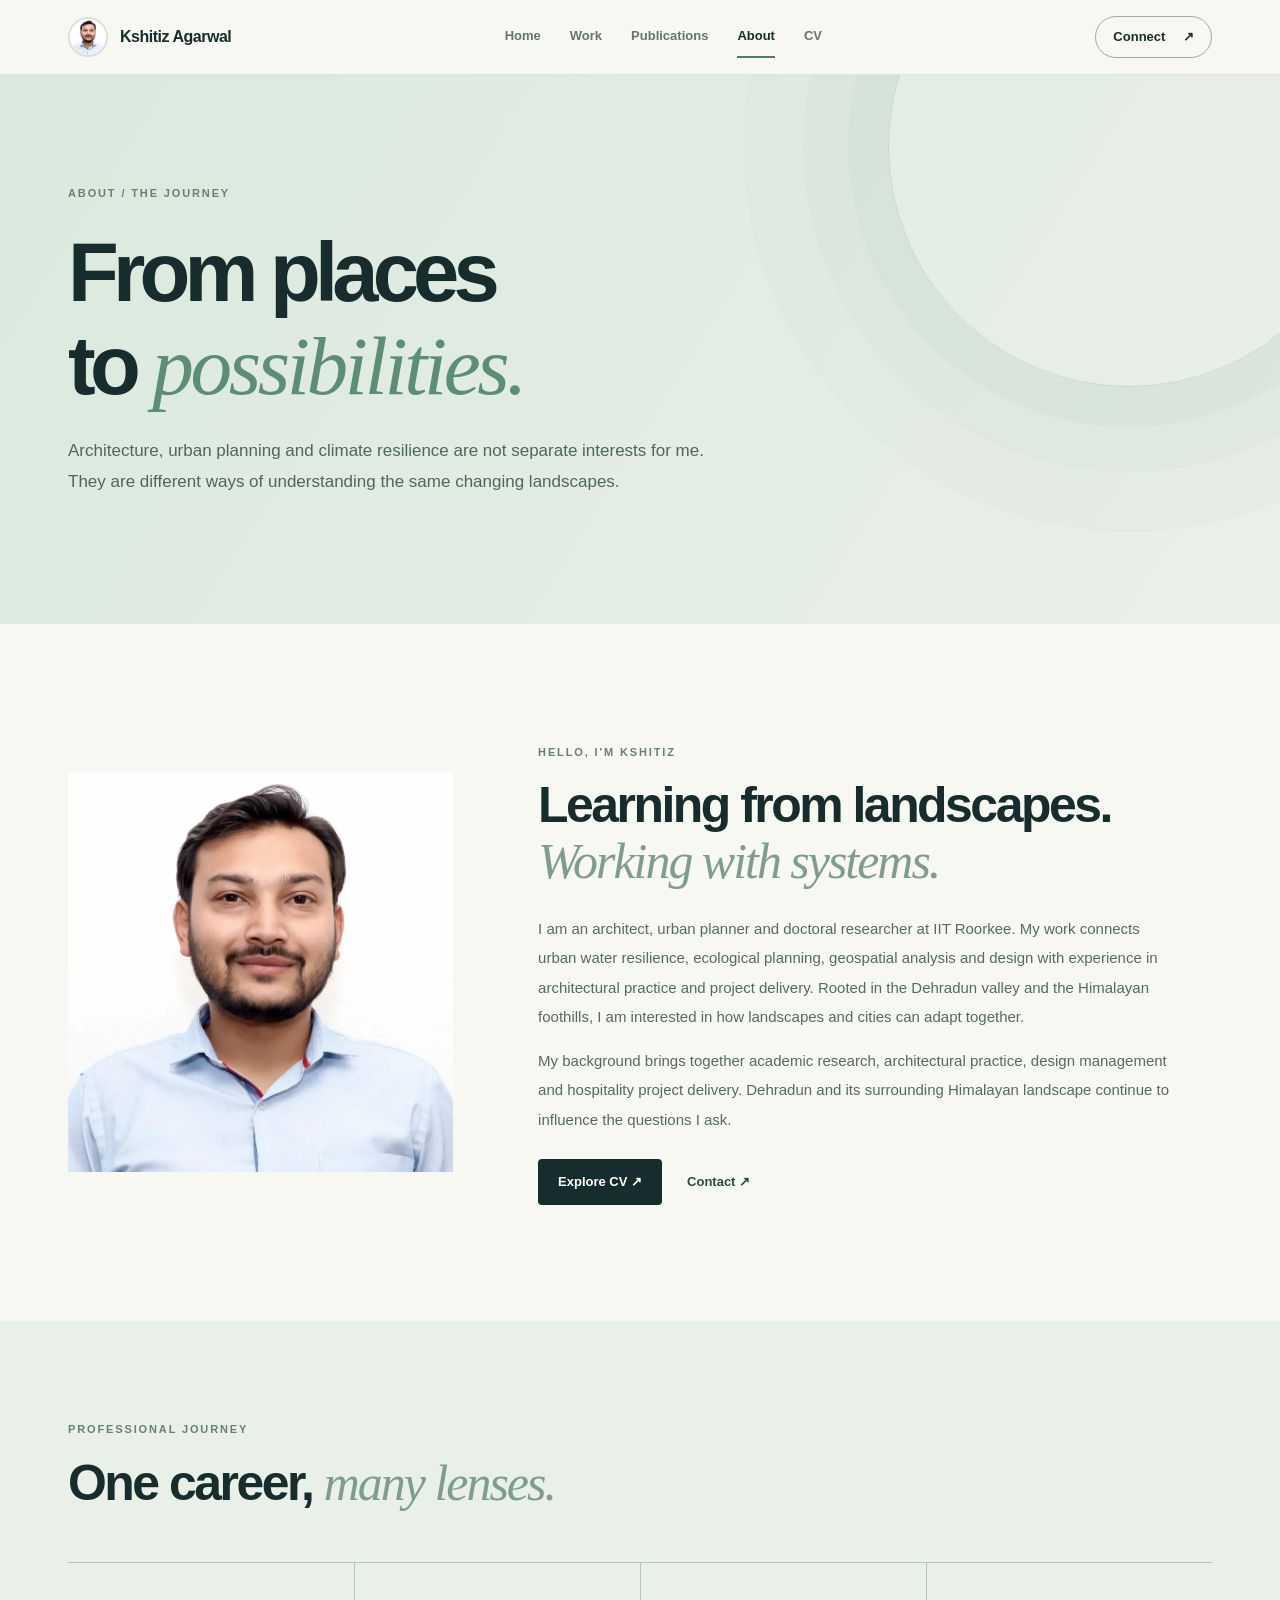
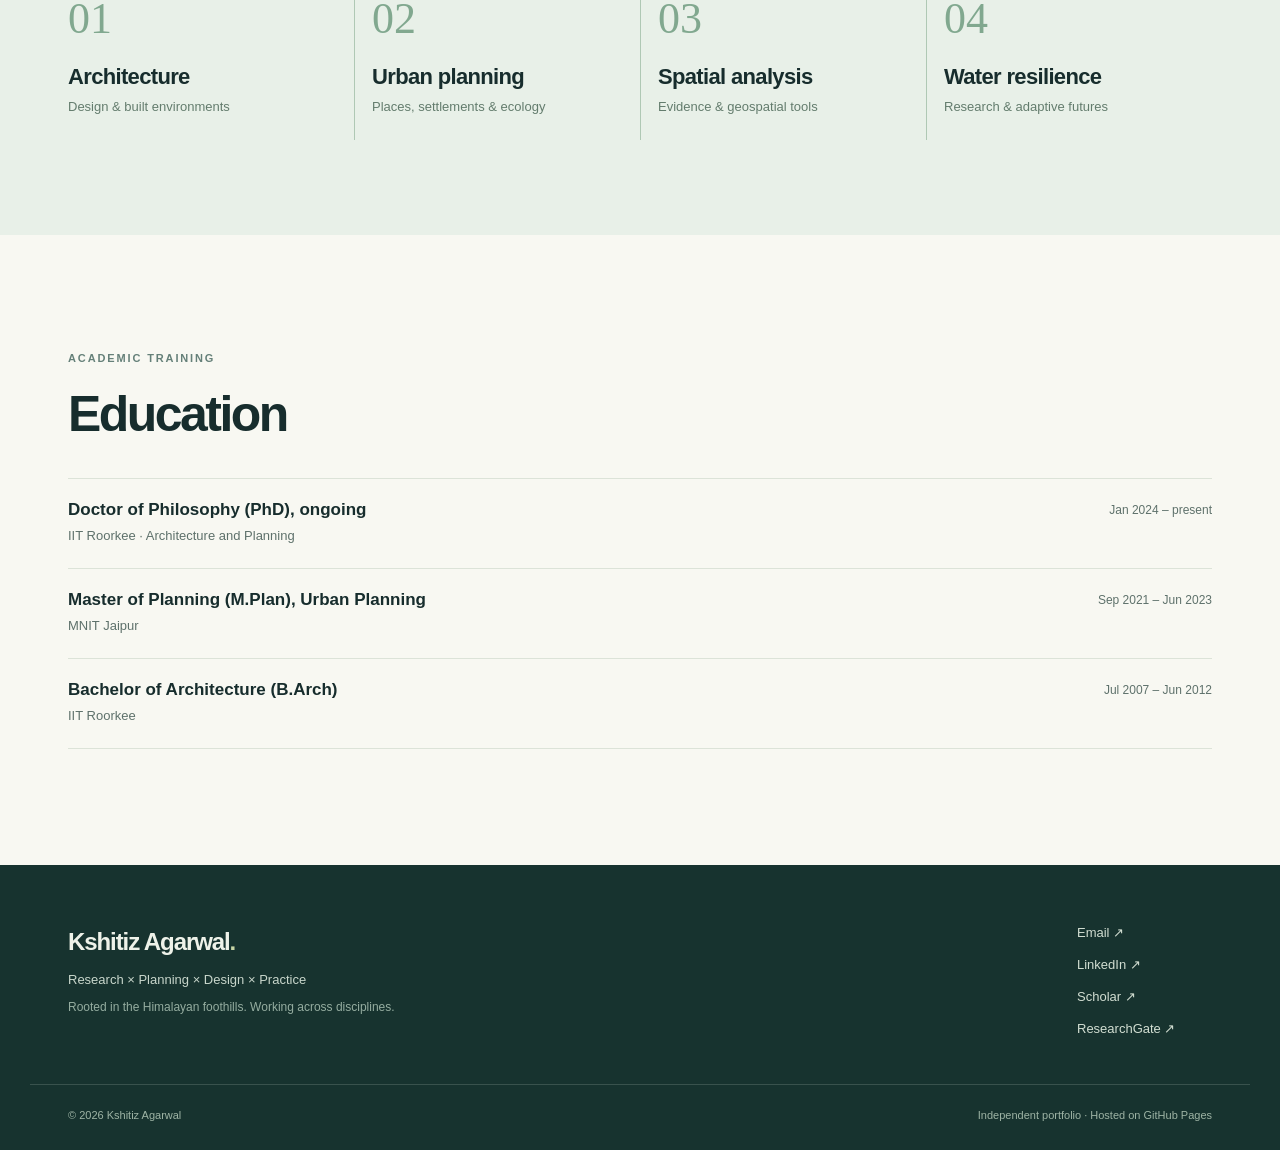
==== about.html @ 20c74c58 "Add files via upload" ====
<!DOCTYPE html><html lang="en"><head><meta charset="UTF-8"/><meta name="viewport" content="width=device-width, initial-scale=1"/><meta name="color-scheme" content="light"/><meta name="description" content="About Kshitiz Agarwal, an architect, urban planner and researcher rooted in the Himalayan foothills."/><meta name="theme-color" content="#f7f7f0"/><title>About — Kshitiz Agarwal</title><link rel="icon" href="assets/favicon.svg" type="image/svg+xml"/><link rel="preload" href="assets/images/portrait.webp" as="image"/><link rel="stylesheet" href="styles.css"/><script defer src="content.js"></script><script defer src="site.js"></script></head><body data-page="about"><a href="#main" class="skip-link">Skip to content</a>
<header class="site-header"><div class="site-width header-layout">
<a class="brand" href="index.html" aria-label="Kshitiz Agarwal — home"><img src="assets/images/portrait.webp" alt="" width="40" height="40"/><span>Kshitiz Agarwal</span></a>
<nav class="desktop-nav" aria-label="Main navigation"><a href="index.html">Home</a><a href="work.html">Work</a><a href="publications.html">Publications</a><a href="about.html" aria-current="page">About</a><a href="cv.html">CV</a></nav>
<a class="header-contact" href="mailto:kshitiz_a@ar.iitr.ac.in">Connect <span aria-hidden="true">↗</span></a>
<button class="menu-toggle" type="button" aria-controls="mobile-links" aria-expanded="false" aria-label="Open navigation"><span></span><span></span><span></span></button>
</div><nav class="mobile-links" id="mobile-links" aria-label="Mobile navigation" hidden><a href="index.html">Home</a><a href="work.html">Work</a><a href="publications.html">Publications</a><a href="about.html" aria-current="page">About</a><a href="cv.html">CV</a></nav></header><main id="main"><section class="subpage-intro about-intro"><div class="site-width"><span class="kicker">ABOUT / THE JOURNEY</span><h1>From places<br/>to <em>possibilities.</em></h1><p>Architecture, urban planning and climate resilience are not separate interests for me. They are different ways of understanding the same changing landscapes.</p></div></section><section class="site-width section about-columns"><div class="about-portrait"><img src="assets/images/portrait.webp" alt="Portrait of Kshitiz Agarwal"/></div><div class="about-copy"><span class="kicker">HELLO, I'M KSHITIZ</span><h2>Learning from landscapes.<br/><em>Working with systems.</em></h2><p id="about-bio">I am an architect, urban planner and PhD researcher at IIT Roorkee, working at the intersection of nature, cities and spatial evidence.</p><p>My background brings together academic research, architectural practice, design management and hospitality project delivery. Dehradun and its surrounding Himalayan landscape continue to influence the questions I ask.</p><div class="about-links"><a href="cv.html" class="btn btn-dark">Explore CV ↗</a><a class="text-link" href="mailto:kshitiz_a@ar.iitr.ac.in">Contact ↗</a></div></div></section><section class="journey"><div class="site-width"><span class="kicker">PROFESSIONAL JOURNEY</span><h2>One career, <em>many lenses.</em></h2><div class="journey-track"><div><span>01</span><h3>Architecture</h3><p>Design & built environments</p></div><div><span>02</span><h3>Urban planning</h3><p>Places, settlements & ecology</p></div><div><span>03</span><h3>Spatial analysis</h3><p>Evidence & geospatial tools</p></div><div><span>04</span><h3>Water resilience</h3><p>Research & adaptive futures</p></div></div></div></section><section class="site-width section"><div class="section-heading"><div><span class="kicker">ACADEMIC TRAINING</span><h2>Education</h2></div></div><div id="about-education" class="simple-list"></div></section></main><footer class="site-footer"><div class="site-width footer-layout"><div><a class="footer-brand" href="index.html">Kshitiz Agarwal<span class="dot">.</span></a><p>Research × Planning × Design × Practice</p><small>Rooted in the Himalayan foothills. Working across disciplines.</small></div><div class="footer-right"><a href="mailto:kshitiz_a@ar.iitr.ac.in">Email ↗</a><a target="_blank" rel="noopener noreferrer" href="https://www.linkedin.com/in/kshitiz-agarwal30/">LinkedIn ↗</a><a target="_blank" rel="noopener noreferrer" href="https://scholar.google.com/citations?user=jjQREYoAAAAJ&amp;hl=en">Scholar ↗</a><a target="_blank" rel="noopener noreferrer" href="https://www.researchgate.net/profile/Kshitiz-Agarwal-4">ResearchGate ↗</a></div></div><div class="site-width footnote"><span>© <span id="year">2026</span> Kshitiz Agarwal</span><span>Independent portfolio · Hosted on GitHub Pages</span></div></footer></body></html>
---- styles.css ----
:root{--paper:#f8f8f2;--white:#fff;--ink:#172d2d;--ink2:#244642;--muted:#5e716b;--line:#dce3d8;--sage:#dce7da;--mint:#c0d4c2;--accent:#b6d5ae;--gold:#c8af81;--shadow:0 15px 40px rgba(18,38,33,.09)}
*{box-sizing:border-box}html{scroll-behavior:smooth;scroll-padding-top:90px}body{margin:0;background:var(--paper);color:var(--ink);font-family:ui-sans-serif,-apple-system,BlinkMacSystemFont,'Segoe UI',sans-serif;-webkit-font-smoothing:antialiased;font-size:15px;line-height:1.55}img{max-width:100%}a{text-decoration:none;color:inherit}button{font:inherit}h1,h2,h3,p{margin-top:0}h1,h2,h3{line-height:1.11}h2{font-size:clamp(32px,3.9vw,55px);letter-spacing:-.05em;font-weight:630}h2 em,h1 em{font-family:Georgia,'Times New Roman',serif;font-weight:400;letter-spacing:-.04em;color:#7f9e8a}::selection{background:#bcd4bf;color:#142b28}.site-width{max-width:1220px;margin:0 auto;padding:0 38px}.skip-link{position:absolute;top:-80px;left:12px;background:#fff;color:#111;padding:12px;z-index:1000}.skip-link:focus{top:12px}.site-header{position:relative;z-index:50;background:rgba(248,248,242,.98);border-bottom:1px solid rgba(21,51,43,.1)}.header-layout{height:74px;display:flex;align-items:center;justify-content:space-between;gap:30px}.brand{display:flex;align-items:center;gap:12px;white-space:nowrap;font-size:16px;font-weight:740;letter-spacing:-.03em}.brand img{width:40px;height:40px;border-radius:50%;object-fit:cover;object-position:center 30%;border:2px solid #d7e4d8}.desktop-nav{display:flex;align-items:center;gap:29px;font-size:13px;font-weight:580;color:#64746f}.desktop-nav a{border-bottom:2px solid transparent;padding:10px 0}.desktop-nav a[aria-current="page"],.desktop-nav a:hover{color:var(--ink);border-color:#4c7a6b}.header-contact{border:1px solid #9aaea6;padding:10px 17px;border-radius:60px;font-size:13px;font-weight:700;white-space:nowrap;transition:background .2s}.header-contact:hover{background:var(--ink);color:#fff}.header-contact span{margin-left:14px}.menu-toggle{display:none;border:0;background:none;padding:12px;cursor:pointer;flex-direction:column;gap:4px}.menu-toggle span{width:21px;height:2px;background:var(--ink);border-radius:3px}.mobile-links{padding:10px 25px 24px;border-top:1px solid var(--line);background:var(--paper)}.mobile-links:not([hidden]){display:flex;flex-direction:column;gap:10px}.mobile-links a{padding:8px 0}.eyebrow,.kicker{font-size:11px;letter-spacing:.17em;font-weight:800;color:#658079}.eyebrow-light{color:#e1eae1}.eyebrow-line{display:inline-block;width:35px;height:1px;background:#c1d7c2;vertical-align:middle;margin-right:11px}.hero{min-height:568px;position:relative;overflow:hidden;background:#192d35}.hero-photo{position:absolute;inset:0;background:url('assets/images/himalayas.webp') center 43% / cover no-repeat;transform:scale(1.012)}.hero-shade{position:absolute;inset:0;background:linear-gradient(90deg,rgba(9,24,28,.8) 0%,rgba(12,28,31,.54) 52%,rgba(9,23,28,.1) 100%),linear-gradient(0deg,rgba(10,27,31,.72),rgba(10,27,31,.1) 68%)}.hero-content{position:relative;z-index:1;display:flex;flex-direction:column;justify-content:center;min-height:568px;padding-top:72px;padding-bottom:94px;color:white}.hero-content .eyebrow{margin-bottom:30px}.hero h1{font-size:clamp(64px,8.3vw,117px);letter-spacing:-.07em;line-height:.99;font-weight:690;margin-bottom:23px;text-shadow:0 2px 18px rgba(0,0,0,.14)}.hero h1 em{color:#c3d9c6;font-style:italic}.hero-subtitle{font-size:clamp(16px,1.75vw,21px);color:#edf3ed;max-width:510px;margin-bottom:32px;font-weight:350;line-height:1.55}.hero-cta{display:flex;gap:10px;flex-wrap:wrap}.btn{display:inline-flex;align-items:center;justify-content:center;gap:23px;padding:12px 19px;border-radius:4px;white-space:nowrap;font-size:13px;font-weight:710;border:1px solid transparent;cursor:pointer;transition:transform .2s,background .2s;min-height:46px}.btn:hover{transform:translateY(-2px)}.btn-light{background:var(--white);color:var(--ink)}.btn-outline-light{border-color:#d2e3d5;color:#fff;background:rgba(0,0,0,.07)}.btn-outline-light:hover{background:rgba(255,255,255,.15)}.btn-dark{background:var(--ink);color:white}.hero-location{position:absolute;right:33px;bottom:25px;z-index:1;color:#f0f5f0;font-size:9px;letter-spacing:.15em;font-weight:700;opacity:.8}.identity-strip{position:relative;z-index:5;display:flex;align-items:center;gap:20px;background:#fff;border:1px solid #e2e9e2;box-shadow:var(--shadow);min-height:132px;margin-top:-34px;padding-top:20px;padding-bottom:20px}.identity-image{flex:0 0 auto}.identity-image img{display:block;width:89px;height:89px;border-radius:50%;object-fit:cover;object-position:center 27%;border:5px solid #eff4ec}.identity-text{display:flex;flex-direction:column;gap:3px}.identity-text .identity-label{color:#789387;font-size:10px;font-weight:750;letter-spacing:.16em}.identity-text strong{font-size:22px;letter-spacing:-.04em}.identity-text>span:last-child{font-size:12px;color:var(--muted)}.identity-note{border-left:1px solid var(--line);padding-left:31px;max-width:360px;margin-left:auto}.identity-note p{font-size:14px;color:#4d655d;margin-bottom:6px}.text-link{font-weight:750;font-size:13px;display:inline-flex;align-items:center;gap:20px;color:#264d45;transition:gap .2s}.text-link:hover{gap:28px}.text-link span{font-weight:500}.section{padding-top:115px;padding-bottom:116px}.section-heading{display:flex;justify-content:space-between;gap:30px;align-items:end;margin-bottom:36px}.section-heading h2{margin-bottom:0}.section-heading .kicker{display:block;margin-bottom:19px}.section-heading>p{color:var(--muted);font-size:14px;max-width:255px;line-height:1.8;margin-bottom:1px}.section-heading>.text-link{margin-bottom:8px}.domain-grid{display:grid;grid-template-columns:repeat(4,minmax(0,1fr));gap:16px}.domain-card{background:#fff;border:1px solid #e0e8df;min-width:0;overflow:hidden;transition:box-shadow .2s,transform .2s}.domain-card:hover{transform:translateY(-5px);box-shadow:var(--shadow)}.domain-img{height:171px;overflow:hidden;background:#d8e3d6}.domain-img img{width:100%;height:100%;object-fit:cover;display:block;transition:transform .4s}.domain-card:hover .domain-img img{transform:scale(1.045)}.domain-detail{position:relative;padding:21px 20px 24px;min-height:154px}.domain-detail>span:first-child{font-size:10px;color:#80958d;font-weight:750;letter-spacing:.1em}.domain-detail h3{font-size:20px;letter-spacing:-.04em;margin:13px 25px 8px 0;font-weight:690;line-height:1.13}.domain-detail p{font-size:12px;color:#62796f;margin-bottom:0}.domain-arrow{position:absolute;right:20px;bottom:21px;font-size:18px;color:#477165}.work-preview{background:#e9f0e7;padding:98px 0 110px}.featured-grid{display:grid;grid-template-columns:repeat(3,minmax(0,1fr));gap:19px}.featured-card,.project-card{background:#fff;overflow:hidden;border:1px solid #d9e3dc;min-width:0;transition:transform .2s,box-shadow .2s}.featured-card:hover,.project-card:hover{transform:translateY(-3px);box-shadow:var(--shadow)}.featured-img,.project-img{height:207px;overflow:hidden;background:#b3c8bd}.featured-img img,.project-img img{width:100%;height:100%;object-fit:cover;display:block;transition:transform .4s}.featured-card:hover img,.project-card:hover img{transform:scale(1.035)}.featured-card-body,.project-card-body{padding:24px}.card-meta{font-size:10px;color:#769083;font-weight:760;letter-spacing:.085em;text-transform:uppercase;margin-bottom:17px}.card-meta span:nth-child(2){margin:0 4px}.featured-card h3,.project-card h3{font-size:24px;line-height:1.21;letter-spacing:-.045em;font-weight:680;margin-bottom:13px;min-height:54px}.card-description{color:#5e716a;font-size:13px;line-height:1.8;margin-bottom:0}.featured-card-body{min-height:268px;display:flex;flex-direction:column}.featured-card-body .card-bottom{margin-top:auto;padding-top:26px}.plain-art{background:linear-gradient(145deg,#b3c9b9,#e1e9dc)}.interlude{display:grid;grid-template-columns:1fr 1.55fr;gap:40px;align-items:center;padding-top:110px;padding-bottom:110px}.interlude-mark{font-family:Georgia,serif;font-size:310px;line-height:.65;color:#d7e4d5;letter-spacing:-.2em;transform:rotate(-20deg);user-select:none}.interlude h2{margin:19px 0 24px}.interlude p{color:var(--muted);max-width:560px;line-height:1.9}.interlude .text-link{margin-top:11px}.publication-preview{background:#f0f2ec;padding:100px 0}.publication-preview-layout{display:grid;grid-template-columns:1fr 1.35fr;gap:65px}.publication-preview h2{margin:19px 0}.publication-preview p{color:var(--muted);max-width:380px;line-height:1.8}.publication-preview .text-link{margin-top:12px}.publication-preview-items{border-top:1px solid #cbd8cc}.publication-compact{display:grid;grid-template-columns:55px 1fr;gap:16px;border-bottom:1px solid #cbd8cc;padding:23px 0}.pub-year{font-size:13px;color:#5f8877;font-weight:740}.publication-compact h3{font-size:18px;font-weight:650;line-height:1.45;letter-spacing:-.025em;margin-bottom:8px}.inline-open{font-size:12px;color:#2a6656;font-weight:750;display:inline-block;margin-top:8px}.inline-open:hover{text-decoration:underline}.closing-cta{text-align:center;background:#dce7da;padding:95px 0 102px}.closing-cta h2{margin:20px 0 30px;font-size:clamp(40px,5vw,70px)}.closing-cta h2 em{color:#518072}.site-footer{background:#17332f;color:#eef2e9;padding:58px 0 25px}.footer-layout{display:flex;justify-content:space-between;gap:25px}.footer-brand{font-size:24px;font-weight:720;letter-spacing:-.045em}.dot{color:#c7d5a5}.site-footer p{font-size:13px;color:#c8d6cb;margin:10px 0 4px}.site-footer small{font-size:12px;color:#95ada0}.footer-right{display:flex;flex-direction:column;gap:12px;min-width:135px;color:#d2ded2;font-size:13px}.footer-right a:hover{color:#fff;text-decoration:underline}.footnote{display:flex;justify-content:space-between;gap:15px;border-top:1px solid rgba(234,241,234,.16);color:#9eb4a5;font-size:11px;margin-top:45px;padding-top:22px}
/* inner pages */
.subpage-intro{background:linear-gradient(125deg,#d5e1d5,#f5f6ee);padding:105px 0 110px;position:relative;overflow:hidden}.subpage-intro:after{content:'';position:absolute;right:-90px;top:-170px;width:480px;height:480px;border-radius:50%;border:1px solid rgba(76,127,104,.18);box-shadow:0 0 0 40px rgba(76,127,104,.035),0 0 0 85px rgba(76,127,104,.03),0 0 0 145px rgba(76,127,104,.02);pointer-events:none}.subpage-intro .kicker{position:relative;z-index:1}.subpage-intro h1{position:relative;z-index:1;font-size:clamp(48px,6.5vw,88px);letter-spacing:-.07em;max-width:950px;margin:24px 0}.subpage-intro h1 em{color:#5c8e74}.subpage-intro p{max-width:670px;line-height:1.8;color:#4d675e;font-size:17px;position:relative;z-index:1}.work-library{padding-top:46px}.filter-bar{display:flex;gap:9px;flex-wrap:wrap;margin-bottom:28px}.filter{background:transparent;border:1px solid #cedbd0;padding:10px 17px;font-size:13px;color:#516c5e;border-radius:30px;cursor:pointer}.filter.active,.filter:hover{background:#24453e;color:white;border-color:#24453e}.small-note{font-size:12px;color:#698277}.all-projects{display:grid;grid-template-columns:repeat(3,minmax(0,1fr));gap:20px;margin-top:28px}.project-img{height:214px}.project-card-body{min-height:265px;display:flex;flex-direction:column}.project-card h3{font-size:23px;min-height:auto}.project-card .card-bottom{margin-top:auto;padding-top:20px}.tag-row{display:flex;flex-wrap:wrap;gap:5px}.tag{font-size:10px;border:1px solid #d9e5da;border-radius:20px;padding:4px 8px;color:#698277}.link-tray{display:flex;flex-wrap:wrap;gap:10px;margin-bottom:34px}.link-tray a{display:inline-block;background:#dce8dd;border:1px solid #d0ddd1;border-radius:25px;padding:10px 17px;font-size:13px;font-weight:750;color:#375849}.link-tray a:hover{background:#c8ddcd}.publication-list{border-top:1px solid var(--line);margin-bottom:25px}.publication-item{display:grid;grid-template-columns:80px 1fr;gap:28px;padding:35px 0;border-bottom:1px solid var(--line)}.publication-item .pub-year{font-size:16px}.publication-item h2{font-size:clamp(20px,2.3vw,28px);line-height:1.35;letter-spacing:-.035em;font-weight:650;margin-bottom:14px}.pub-authors{color:#556d60;margin-bottom:7px}.pub-venue{font-size:13px;color:#6e8478;margin-bottom:5px}.about-intro{background:linear-gradient(122deg,#dae9dd,#eaf0e7)}.about-columns{display:grid;grid-template-columns:.8fr 1.4fr;gap:85px;align-items:center}.about-portrait{overflow:hidden;background:#e7ede8;max-height:580px}.about-portrait img{width:100%;height:100%;max-height:580px;object-fit:cover;object-position:50% 25%;display:block}.about-copy h2{margin:16px 0 25px}.about-copy p{line-height:1.95;color:#536c5d;max-width:640px}.about-links{display:flex;align-items:center;gap:25px;margin-top:25px}.journey{background:#e8f0e8;padding:95px 0}.journey h2{margin:17px 0 50px}.journey-track{display:grid;grid-template-columns:repeat(4,1fr);border-top:1px solid #afc8b4}.journey-track>div{border-left:1px solid #afc8b4;padding:22px 17px 10px}.journey-track>div:first-child{border-left:0;padding-left:0}.journey-track span{font-family:Georgia,serif;font-size:44px;color:#81a88f}.journey-track h3{margin:12px 0 8px;font-size:22px;letter-spacing:-.03em}.journey-track p{font-size:13px;color:#637c6d}.simple-list{border-top:1px solid var(--line)}.simple-row{display:flex;justify-content:space-between;gap:20px;align-items:start;border-bottom:1px solid var(--line);padding:22px 0}.simple-row h3{font-size:17px;font-weight:670;margin-bottom:6px}.simple-row p{font-size:13px;color:var(--muted);margin:0}.simple-period{font-size:12px;color:var(--muted);white-space:nowrap}.cv-intro{padding-top:80px;padding-bottom:85px}.cv-intro .btn{margin-top:7px}.cv-page{padding-top:65px;padding-bottom:110px;max-width:1000px}.cv-title-row{display:flex;justify-content:space-between;align-items:end;border-bottom:3px solid #2e544a;padding-bottom:21px;gap:20px}.cv-title-row h2{font-size:34px;margin:0 0 8px}.cv-title-row p{margin:0;color:var(--muted)}.cv-title-row a{color:#306e55;font-size:13px}.cv-group{margin-top:42px}.cv-group>h3{font-size:16px;text-transform:uppercase;letter-spacing:.07em;padding-bottom:11px;border-bottom:1px solid #bacbbc;color:#406753}.cv-item{display:flex;justify-content:space-between;gap:20px;align-items:start;border-bottom:1px solid #e3e9e0;padding:12px 0}.cv-item h4{font-size:14px;font-weight:700;margin:0 0 4px}.cv-item p{font-size:13px;color:var(--muted);margin:0}.cv-date{font-size:12px;color:#5d786a;white-space:nowrap;text-align:right}.loading-note{font-size:13px;color:var(--muted)}
@media(max-width:1100px){.site-width{padding-left:30px;padding-right:30px}.domain-grid{grid-template-columns:repeat(2,minmax(0,1fr))}.domain-img{height:210px}.identity-note{max-width:280px}.desktop-nav{gap:17px}.all-projects{grid-template-columns:repeat(2,1fr)}}
@media(max-width:760px){.site-width{padding-left:21px;padding-right:21px}.header-layout{height:66px;gap:14px}.brand{font-size:15px}.brand img{width:36px;height:36px}.desktop-nav,.header-contact{display:none}.menu-toggle{display:flex;margin-left:auto}.hero,.hero-content{min-height:580px}.hero-photo{background-position:51% 45%}.hero-shade{background:linear-gradient(90deg,rgba(7,19,23,.78),rgba(9,21,25,.45)),linear-gradient(0deg,rgba(8,20,23,.64),transparent)}.hero-content{padding-top:68px;padding-bottom:95px}.hero h1{font-size:clamp(62px,13vw,87px)}.hero-content .eyebrow{font-size:9px;line-height:1.9;margin-bottom:29px;max-width:330px}.hero-subtitle{font-size:17px;max-width:315px}.hero-location{bottom:49px;right:20px;font-size:8px}.identity-strip{padding:20px 22px;gap:15px;flex-wrap:wrap;margin-top:-27px}.identity-image img{width:66px;height:66px}.identity-text strong{font-size:18px}.identity-note{margin-left:0;padding-left:0;border-left:0;border-top:1px solid var(--line);padding-top:12px;max-width:none;width:100%}.identity-note p{margin:0}.identity-note .text-link{display:none}.section{padding-top:82px;padding-bottom:87px}.section-heading{display:block;margin-bottom:24px}.section-heading h2{font-size:39px}.section-heading>p{max-width:350px;margin:15px 0 0}.section-heading>.text-link{margin-top:16px}.domain-grid{gap:12px}.domain-img{height:150px}.domain-detail{padding:15px 12px 20px;min-height:155px}.domain-detail h3{font-size:19px;margin-right:8px}.domain-detail p{font-size:11px;padding-right:14px}.domain-arrow{right:10px;bottom:12px}.work-preview{padding:73px 0 80px}.featured-grid{grid-template-columns:1fr;gap:17px}.featured-img{height:210px}.featured-card-body{min-height:0;padding:21px}.featured-card h3{min-height:0}.featured-card .card-bottom{margin-top:0}.interlude{grid-template-columns:1fr;gap:0;padding-top:75px;padding-bottom:78px}.interlude-mark{font-size:170px;height:110px;line-height:.5}.interlude h2{font-size:39px}.publication-preview{padding:75px 0}.publication-preview-layout{grid-template-columns:1fr;gap:35px}.publication-preview h2{font-size:42px}.closing-cta{padding:75px 0}.footer-layout{display:block}.footer-right{margin-top:27px;display:grid;grid-template-columns:1fr 1fr;gap:13px}.footnote{flex-direction:column;gap:4px}.subpage-intro{padding:85px 0 83px}.subpage-intro h1{font-size:52px}.subpage-intro p{font-size:15px}.all-projects{grid-template-columns:1fr}.project-img{height:220px}.project-card-body{min-height:0}.publication-item{grid-template-columns:45px 1fr;gap:13px}.about-columns{grid-template-columns:1fr;gap:40px}.about-portrait{max-height:380px;max-width:300px}.about-copy h2{font-size:39px}.journey{padding:76px 0}.journey-track{grid-template-columns:repeat(2,1fr)}.journey-track>div:nth-child(3){border-left:0;padding-left:0}.journey-track>div:nth-child(n+3){border-top:1px solid #afc8b4}.simple-row,.cv-item{display:block}.simple-period,.cv-date{display:block;margin-top:7px;text-align:left}.cv-title-row{display:block}.cv-title-row a{display:inline-block;margin-top:13px}.cv-page{padding-top:42px}.cv-group{margin-top:31px}}
@media(max-width:430px){.hero h1{font-size:63px}.hero-cta{gap:8px}.hero-cta .btn{padding:10px 14px;font-size:12px;gap:10px}.domain-grid{grid-template-columns:1fr}.domain-img{height:190px}.domain-detail{min-height:120px}.identity-text>span:last-child{max-width:235px}.subpage-intro h1{font-size:46px}}
@media(prefers-reduced-motion:reduce){html{scroll-behavior:auto}*,*:before,*:after{transition:none!important;animation:none!important}}
@media print{.site-header,.site-footer,.cv-intro,.skip-link{display:none!important}body{background:#fff;color:#111;font-size:11pt}.site-width{max-width:none;padding:0}.cv-page{padding:0}.cv-title-row{margin-bottom:6px}.cv-item{break-inside:avoid;padding:8px 0}.cv-group{margin-top:15px}.cv-group>h3{margin-bottom:5px}.cv-item h4{font-size:10pt}.cv-item p,.cv-date{font-size:9pt}.cv-title-row h2{font-size:22pt}@page{margin:16mm}}
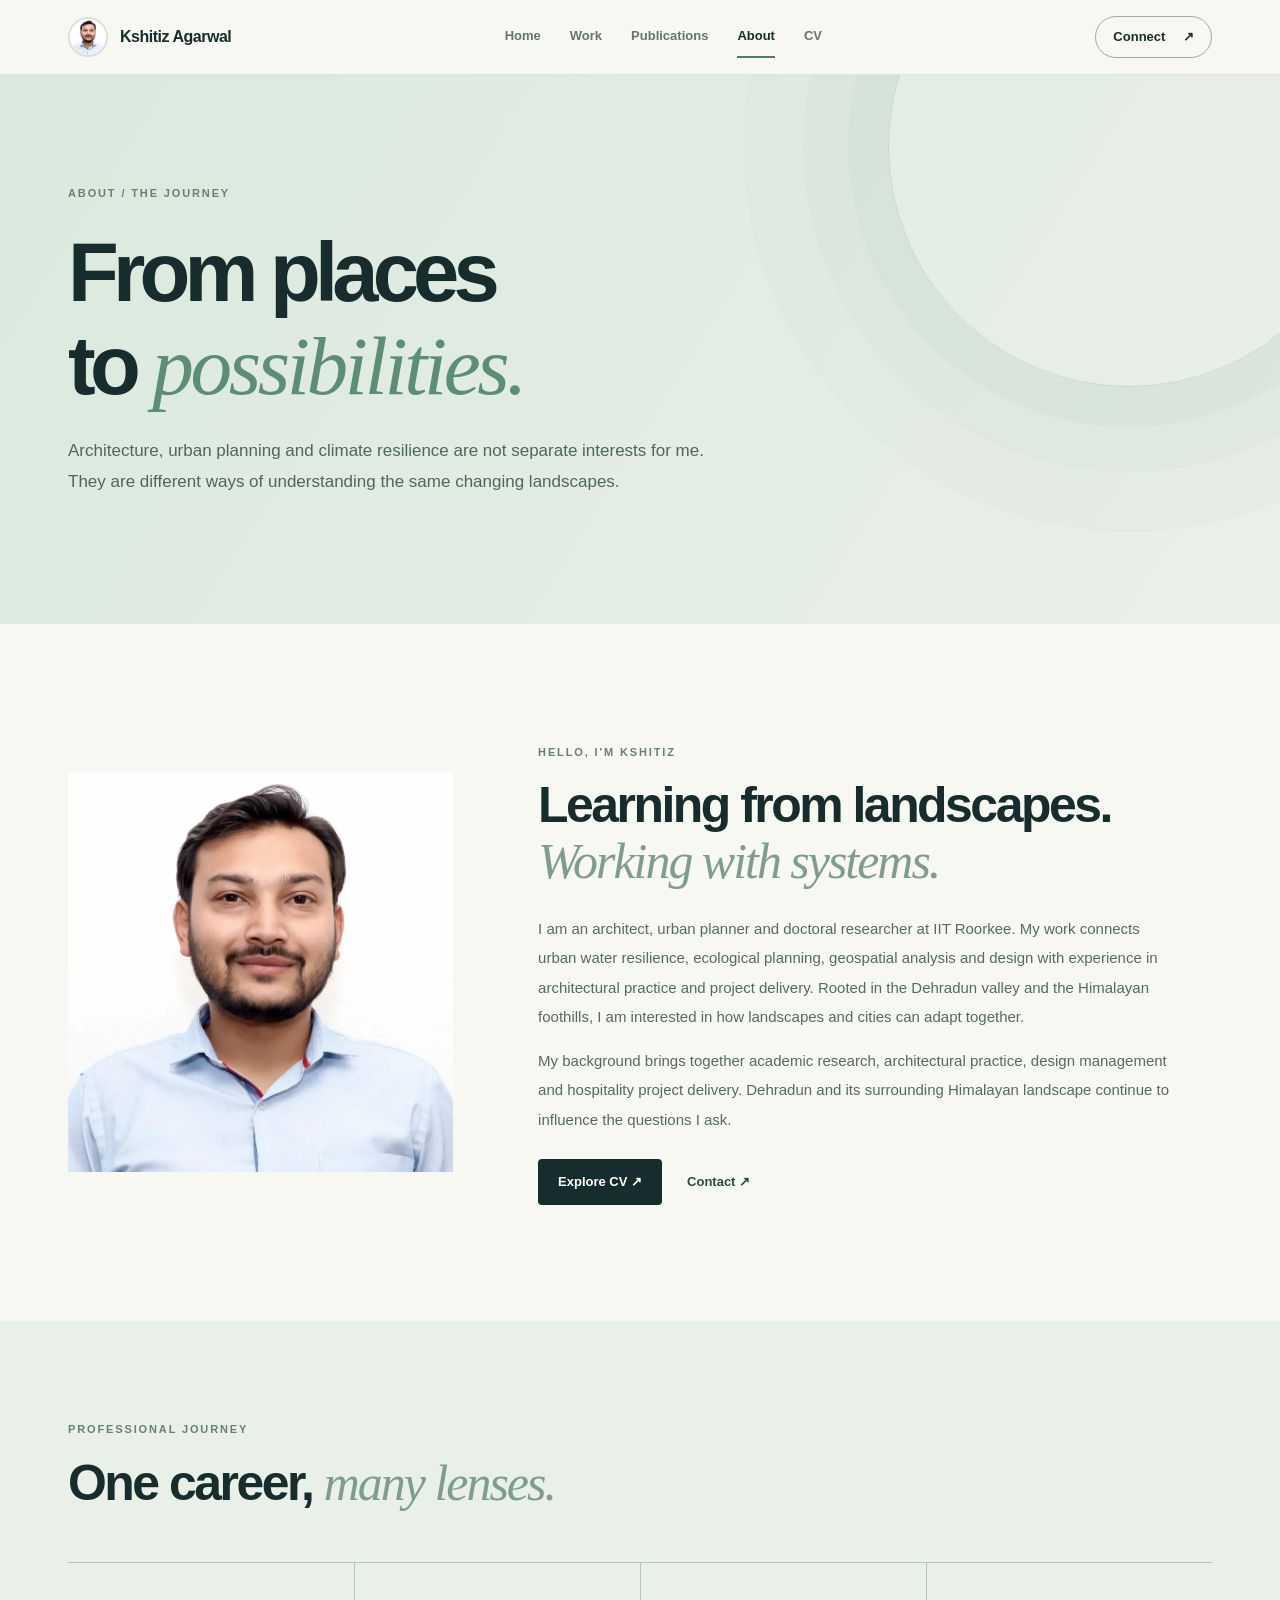
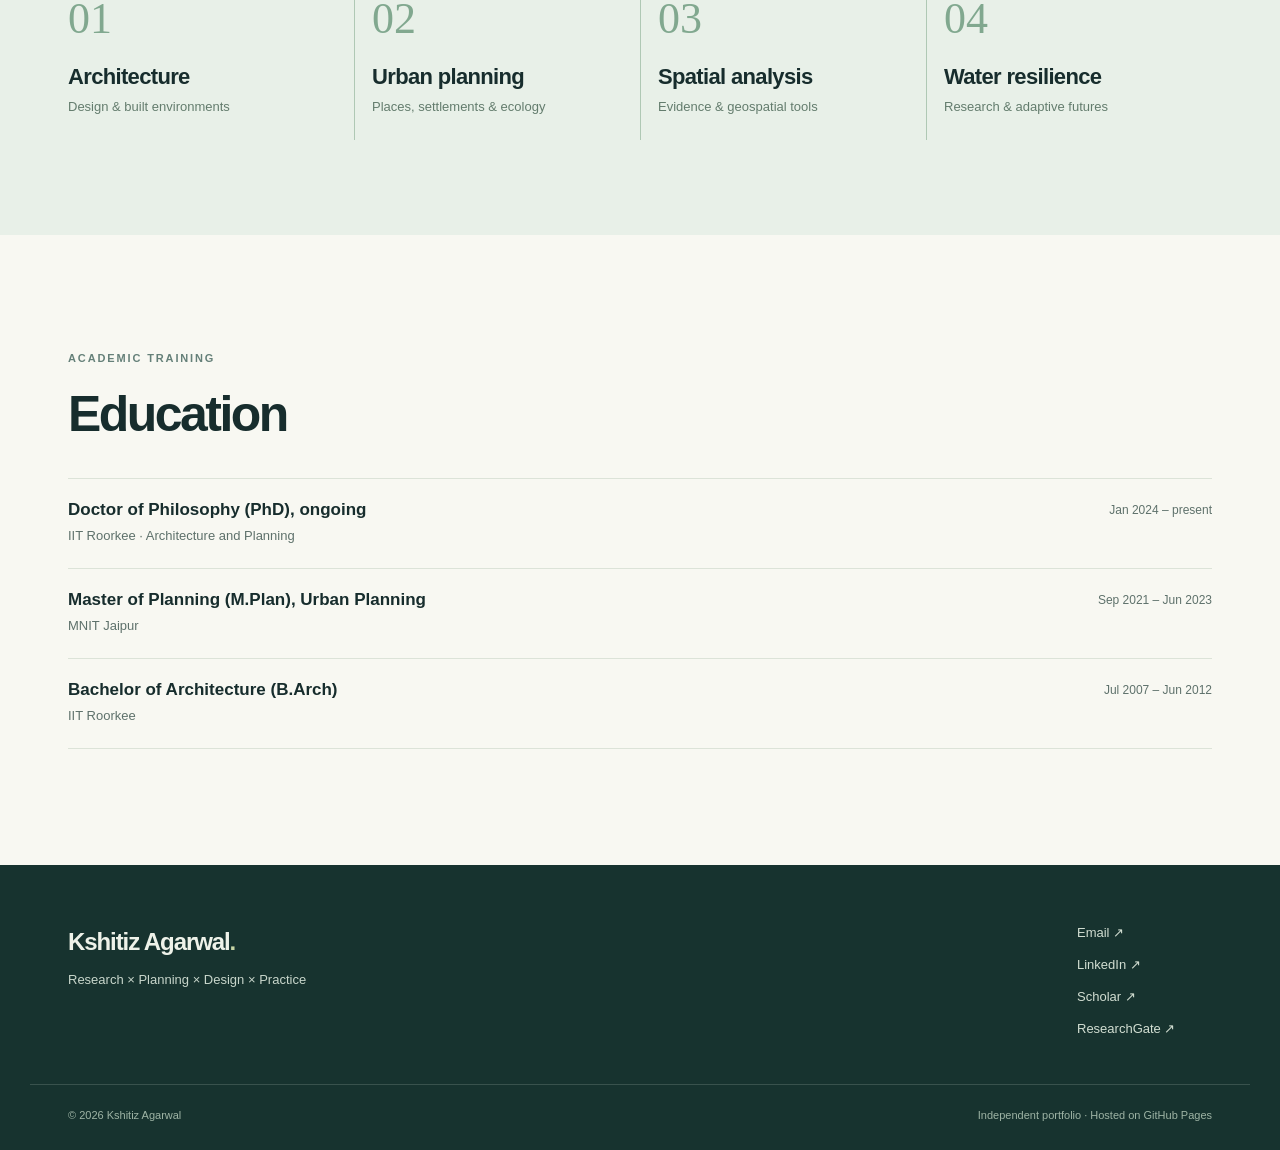
==== commit c20f26c0: "Add files via upload" ====
--- a/about.html
+++ b/about.html
@@ -4,4 +4,4 @@
 <nav class="desktop-nav" aria-label="Main navigation"><a href="index.html">Home</a><a href="work.html">Work</a><a href="publications.html">Publications</a><a href="about.html" aria-current="page">About</a><a href="cv.html">CV</a></nav>
 <a class="header-contact" href="mailto:kshitiz_a@ar.iitr.ac.in">Connect <span aria-hidden="true">↗</span></a>
 <button class="menu-toggle" type="button" aria-controls="mobile-links" aria-expanded="false" aria-label="Open navigation"><span></span><span></span><span></span></button>
-</div><nav class="mobile-links" id="mobile-links" aria-label="Mobile navigation" hidden><a href="index.html">Home</a><a href="work.html">Work</a><a href="publications.html">Publications</a><a href="about.html" aria-current="page">About</a><a href="cv.html">CV</a></nav></header><main id="main"><section class="subpage-intro about-intro"><div class="site-width"><span class="kicker">ABOUT / THE JOURNEY</span><h1>From places<br/>to <em>possibilities.</em></h1><p>Architecture, urban planning and climate resilience are not separate interests for me. They are different ways of understanding the same changing landscapes.</p></div></section><section class="site-width section about-columns"><div class="about-portrait"><img src="assets/images/portrait.webp" alt="Portrait of Kshitiz Agarwal"/></div><div class="about-copy"><span class="kicker">HELLO, I'M KSHITIZ</span><h2>Learning from landscapes.<br/><em>Working with systems.</em></h2><p id="about-bio">I am an architect, urban planner and PhD researcher at IIT Roorkee, working at the intersection of nature, cities and spatial evidence.</p><p>My background brings together academic research, architectural practice, design management and hospitality project delivery. Dehradun and its surrounding Himalayan landscape continue to influence the questions I ask.</p><div class="about-links"><a href="cv.html" class="btn btn-dark">Explore CV ↗</a><a class="text-link" href="mailto:kshitiz_a@ar.iitr.ac.in">Contact ↗</a></div></div></section><section class="journey"><div class="site-width"><span class="kicker">PROFESSIONAL JOURNEY</span><h2>One career, <em>many lenses.</em></h2><div class="journey-track"><div><span>01</span><h3>Architecture</h3><p>Design & built environments</p></div><div><span>02</span><h3>Urban planning</h3><p>Places, settlements & ecology</p></div><div><span>03</span><h3>Spatial analysis</h3><p>Evidence & geospatial tools</p></div><div><span>04</span><h3>Water resilience</h3><p>Research & adaptive futures</p></div></div></div></section><section class="site-width section"><div class="section-heading"><div><span class="kicker">ACADEMIC TRAINING</span><h2>Education</h2></div></div><div id="about-education" class="simple-list"></div></section></main><footer class="site-footer"><div class="site-width footer-layout"><div><a class="footer-brand" href="index.html">Kshitiz Agarwal<span class="dot">.</span></a><p>Research × Planning × Design × Practice</p><small>Rooted in the Himalayan foothills. Working across disciplines.</small></div><div class="footer-right"><a href="mailto:kshitiz_a@ar.iitr.ac.in">Email ↗</a><a target="_blank" rel="noopener noreferrer" href="https://www.linkedin.com/in/kshitiz-agarwal30/">LinkedIn ↗</a><a target="_blank" rel="noopener noreferrer" href="https://scholar.google.com/citations?user=jjQREYoAAAAJ&amp;hl=en">Scholar ↗</a><a target="_blank" rel="noopener noreferrer" href="https://www.researchgate.net/profile/Kshitiz-Agarwal-4">ResearchGate ↗</a></div></div><div class="site-width footnote"><span>© <span id="year">2026</span> Kshitiz Agarwal</span><span>Independent portfolio · Hosted on GitHub Pages</span></div></footer></body></html>+</div><nav class="mobile-links" id="mobile-links" aria-label="Mobile navigation" hidden><a href="index.html">Home</a><a href="work.html">Work</a><a href="publications.html">Publications</a><a href="about.html" aria-current="page">About</a><a href="cv.html">CV</a></nav></header><main id="main"><section class="subpage-intro about-intro"><div class="site-width"><span class="kicker">ABOUT / THE JOURNEY</span><h1>From places<br/>to <em>possibilities.</em></h1><p>Architecture, urban planning and climate resilience are not separate interests for me. They are different ways of understanding the same changing landscapes.</p></div></section><section class="site-width section about-columns"><div class="about-portrait"><img src="assets/images/portrait.webp" alt="Portrait of Kshitiz Agarwal"/></div><div class="about-copy"><span class="kicker">HELLO, I'M KSHITIZ</span><h2>Learning from landscapes.<br/><em>Working with systems.</em></h2><p id="about-bio">I am an architect, urban planner and PhD researcher at IIT Roorkee, working at the intersection of nature, cities and spatial evidence.</p><p>My background brings together academic research, architectural practice, design management and hospitality project delivery. Dehradun and its surrounding Himalayan landscape continue to influence the questions I ask.</p><div class="about-links"><a href="cv.html" class="btn btn-dark">Explore CV ↗</a><a class="text-link" href="mailto:kshitiz_a@ar.iitr.ac.in">Contact ↗</a></div></div></section><section class="journey"><div class="site-width"><span class="kicker">PROFESSIONAL JOURNEY</span><h2>One career, <em>many lenses.</em></h2><div class="journey-track"><div><span>01</span><h3>Architecture</h3><p>Design & built environments</p></div><div><span>02</span><h3>Urban planning</h3><p>Places, settlements & ecology</p></div><div><span>03</span><h3>Spatial analysis</h3><p>Evidence & geospatial tools</p></div><div><span>04</span><h3>Water resilience</h3><p>Research & adaptive futures</p></div></div></div></section><section class="site-width section"><div class="section-heading"><div><span class="kicker">ACADEMIC TRAINING</span><h2>Education</h2></div></div><div id="about-education" class="simple-list"></div></section></main><footer class="site-footer"><div class="site-width footer-layout"><div><a class="footer-brand" href="index.html">Kshitiz Agarwal<span class="dot">.</span></a><p>Research × Planning × Design × Practice</p></div><div class="footer-right"><a href="mailto:kshitiz_a@ar.iitr.ac.in">Email ↗</a><a target="_blank" rel="noopener noreferrer" href="https://www.linkedin.com/in/kshitiz-agarwal30/">LinkedIn ↗</a><a target="_blank" rel="noopener noreferrer" href="https://scholar.google.com/citations?user=jjQREYoAAAAJ&amp;hl=en">Scholar ↗</a><a target="_blank" rel="noopener noreferrer" href="https://www.researchgate.net/profile/Kshitiz-Agarwal-4">ResearchGate ↗</a></div></div><div class="site-width footnote"><span>© <span id="year">2026</span> Kshitiz Agarwal</span><span>Independent portfolio · Hosted on GitHub Pages</span></div></footer></body></html>
